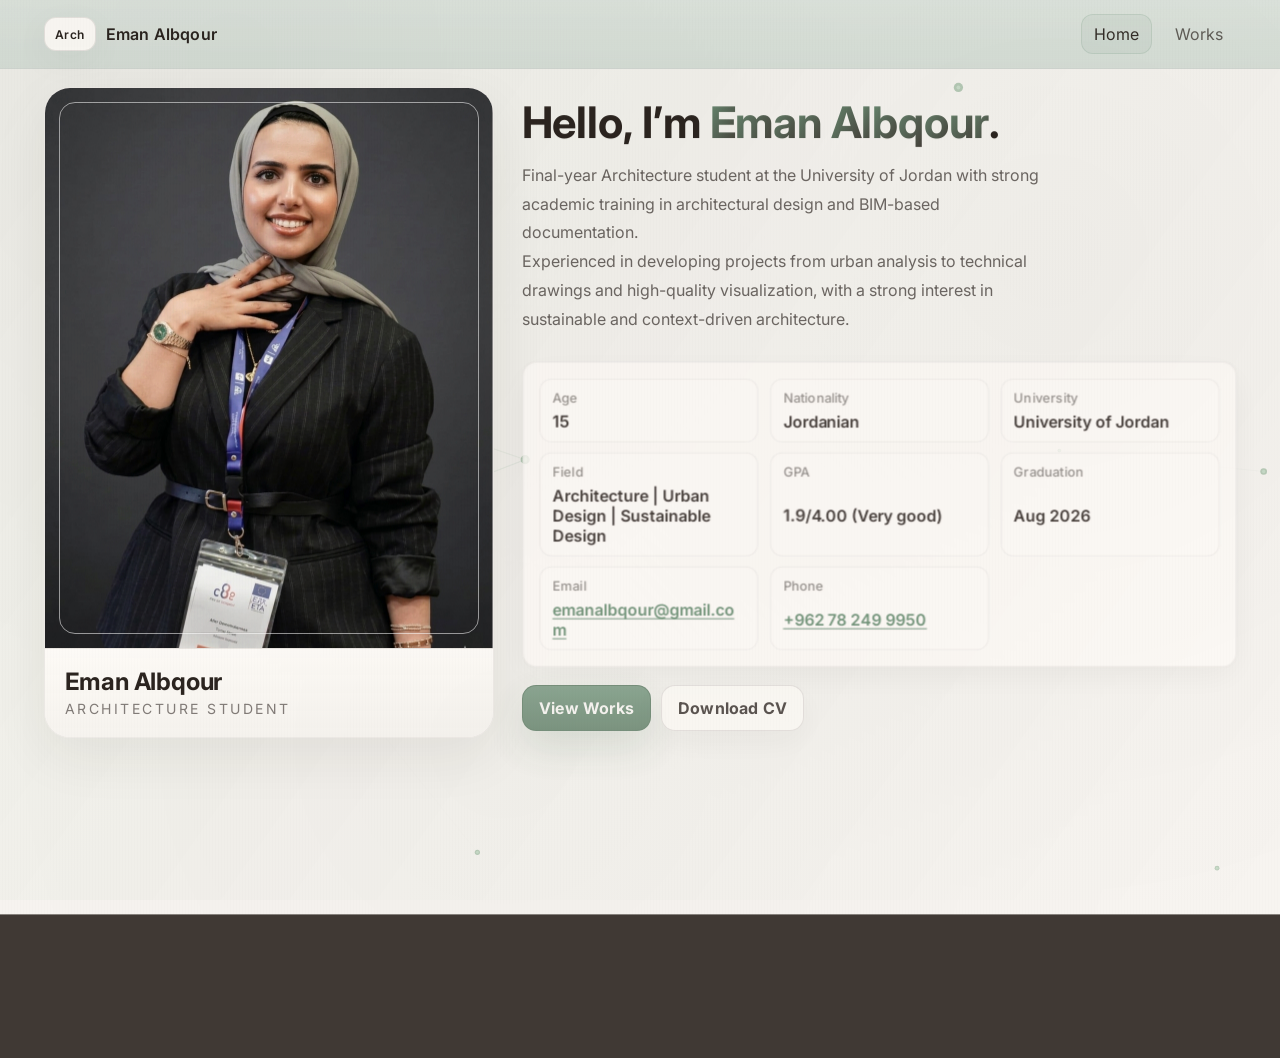
==== index.html @ 4bfeb525 "Initial site upload" ====
<!doctype html>
<html lang="en" dir="ltr">
  <head>
    <meta charset="utf-8" />
    <meta name="viewport" content="width=device-width, initial-scale=1" />
    <meta name="color-scheme" content="light" />
    <title>Eman Albqour | Architecture Portfolio</title>

    <link rel="preconnect" href="https://fonts.googleapis.com" />
    <link rel="preconnect" href="https://fonts.gstatic.com" crossorigin />
    <link href="https://fonts.googleapis.com/css2?family=Inter:wght@300;400;500;600&display=swap" rel="stylesheet" />

    <link rel="stylesheet" href="styles.css" />
    <script defer src="https://cdn.jsdelivr.net/npm/gsap@3.12.5/dist/gsap.min.js"></script>
    <script defer src="app.js"></script>
  </head>
  <body data-page="home">
    <!-- Cinematic transition overlay -->
    <div class="transition" aria-hidden="true">
      <div class="transition__bars">
        <div class="transition__bar transition__bar--top"></div>
        <div class="transition__bar transition__bar--bottom"></div>
      </div>
      <div class="transition__veil"></div>
      <div class="transition__grain"></div>
    </div>

    <header class="header">
      <nav class="nav" aria-label="Navigation">
        <a class="nav__brand" href="index.html" data-transition>
          <span class="nav__brandMark" aria-hidden="true">Arch</span>
          <span class="nav__brandText">Eman Albqour</span>
        </a>
        <div class="nav__links">
          <a class="nav__link nav__link--active" href="index.html" data-transition>Home</a>
          <a class="nav__link" href="works.html" data-transition>Works</a>
        </div>
      </nav>
    </header>

    <main class="page">
      <section class="hero" data-reveal>
        <div class="hero__grid">
          <div class="hero__media" aria-label="Portrait">
            <div class="hero__photoWrap">
              <img class="hero__photo" src="assets/Eman.jpeg" alt="Portrait of Eman Albqour" />
              <div class="hero__frame" aria-hidden="true"></div>
            </div>
            <div class="hero__identity">
              <h2 class="hero__identityName">Eman Albqour</h2>
              <p class="hero__identityTitle">Architecture Student</p>
            </div>
          </div>

          <div class="hero__content">
            <h1 class="hero__title">Hello, I’m <span class="hero__name">Eman Albqour</span>.</h1>
            <div class="hero__subtitleGroup">
              <p class="hero__subtitle">
                Final-year Architecture student at the University of Jordan with strong academic training in architectural design and BIM-based documentation.
              </p>
              <p class="hero__subtitle hero__subtitle--secondary">
                Experienced in developing projects from urban analysis to technical drawings and high-quality visualization, with a strong interest in sustainable and context-driven architecture.
              </p>
            </div>

            <div class="hero__meta" aria-label="Quick info">
              <div class="meta meta--block">
                <div class="meta__grid meta__grid--mixed">
                  <div class="meta__pair">
                    <span class="meta__label">Age</span>
                    <span class="meta__value meta__value--counter">
                      <span class="meta__count" data-count-to="23" data-count-duration="1.05" data-count-decimals="0">23</span>
                    </span>
                  </div>
                  <div class="meta__pair">
                    <span class="meta__label">Nationality</span>
                    <span class="meta__value">Jordanian</span>
                  </div>
                  <div class="meta__pair">
                    <span class="meta__label">University</span>
                    <span class="meta__value">University of Jordan</span>
                  </div>
                  <div class="meta__pair">
                    <span class="meta__label">Field</span>
                    <span class="meta__value">Architecture | Urban Design | Sustainable Design</span>
                  </div>
                  <div class="meta__pair">
                    <span class="meta__label">GPA</span>
                    <span class="meta__value meta__value--counter">
                      <span class="meta__count" data-count-to="3.3" data-count-duration="1.2" data-count-decimals="1">3.3</span>/4.00 (Very good)
                    </span>
                  </div>
                  <div class="meta__pair">
                    <span class="meta__label">Graduation</span>
                    <span class="meta__value">Aug 2026</span>
                  </div>
                  <div class="meta__pair">
                    <span class="meta__label">Email</span>
                    <a class="meta__value link" href="mailto:emanalbqour@gmail.com">emanalbqour@gmail.com</a>
                  </div>
                  <div class="meta__pair">
                    <span class="meta__label">Phone</span>
                    <a class="meta__value link" href="tel:+962782499950">+962 78 249 9950</a>
                  </div>
                </div>
              </div>
            </div>

            <div class="hero__actions">
              <a class="button button--primary" href="works.html" data-transition>View Works</a>
              <a class="button button--ghost" href="assets/EmanCv.pdf" download>Download CV</a>
            </div>
          </div>
        </div>
      </section>
    </main>
  </body>
</html>
---- styles.css ----
:root{
  --bg: #f7f4f0;
  --surface: rgba(255,252,248,.82);
  --surface-strong: rgba(255,252,248,.94);
  --text: #2c2520;
  --muted: rgba(44,37,32,.58);
  --line: rgba(44,37,32,.10);
  --accent: #829e8a;
  --accent-soft: rgba(130,158,138,.10);
  --cursor-arrow: url("data:image/svg+xml,%3Csvg xmlns='http://www.w3.org/2000/svg' width='28' height='28' viewBox='0 0 28 28'%3E%3Cpath d='M5 4.5L5 22.5L9.75 17.95L12.7 24L15.6 22.6L12.65 16.55L19 16.45L5 4.5Z' fill='%23618468' stroke='%23f6f2ea' stroke-width='1.3' stroke-linejoin='round'/%3E%3C/svg%3E") 4 4, auto;
  --cursor-arrow-active: url("data:image/svg+xml,%3Csvg xmlns='http://www.w3.org/2000/svg' width='28' height='28' viewBox='0 0 28 28'%3E%3Cpath d='M5 4.5L5 22.5L9.75 17.95L12.7 24L15.6 22.6L12.65 16.55L19 16.45L5 4.5Z' fill='%234f7057' stroke='%23f6f2ea' stroke-width='1.3' stroke-linejoin='round'/%3E%3C/svg%3E") 4 4, pointer;

  --radius: 18px;
  --radius-lg: 26px;

  --shadow: 0 18px 55px rgba(44, 37, 32, .07);
  --shadow-soft: 0 10px 35px rgba(44, 37, 32, .05);

  --container: 1400px;

  --portrait-max: 450px;
  --portrait-ratio: 4 / 5;
}

*{box-sizing:border-box}
html,body{height:100%}

html{
  background:
    radial-gradient(1200px 800px at 10% 10%, rgba(130,158,138,.08), transparent 55%),
    radial-gradient(900px 700px at 90% 25%, rgba(130,158,138,.06), transparent 55%),
    linear-gradient(180deg, #fffcf8 0%, var(--bg) 100%);
  background-color: var(--bg);
  background-attachment: fixed;
}

body{
  margin:0;
  font-family:"Inter", system-ui, -apple-system, Segoe UI, Arial, sans-serif;
  background: transparent;
  background-color: var(--bg);
  color:var(--text);
  overflow-x:hidden;
  overflow-y:auto;
  min-height:100dvh;
  display:flex;
  flex-direction:column;
  overscroll-behavior-y: none;
  cursor: var(--cursor-arrow);
}

.bg-network{
  position:fixed;
  inset:0;
  width:100%;
  height:100%;
  pointer-events:none;
  z-index:0;
  opacity:.84;
  mix-blend-mode:multiply;
}

a,
button,
[role="button"],
input[type="button"],
input[type="submit"],
input[type="reset"],
label[for],
summary{
  cursor: var(--cursor-arrow-active);
}

a{color:inherit; text-decoration:none}
img{max-width:100%; display:block}

.header{
  position:sticky;
  top:0;
  z-index:10;
  backdrop-filter: blur(14px);
  -webkit-backdrop-filter: blur(14px);
  background: linear-gradient(180deg, rgba(219,226,219,.96) 0%, rgba(208,218,209,.84) 100%);
  border-bottom: 1px solid rgba(44,37,32,.06);
}

.nav{
  max-width:min(var(--container), 96vw);
  margin:0 auto;
  padding:14px 18px;
  display:flex;
  align-items:center;
  justify-content:space-between;
  gap:16px;
}

.nav__brand{
  display:flex;
  align-items:center;
  gap:10px;
  transition: transform .24s ease, opacity .24s ease;
}

.nav__brandMark{
  min-width:52px;
  height:34px;
  padding:0 10px;
  display:grid;
  place-items:center;
  border:1px solid var(--line);
  border-radius:12px;
  background: var(--surface-strong);
  box-shadow: var(--shadow-soft);
  font-weight:600;
  font-size:12px;
  letter-spacing:.04em;
  transition: transform .28s ease, box-shadow .28s ease, border-color .28s ease, background .28s ease;
}

.nav__brandText{font-weight:600; letter-spacing:.2px; transition: color .24s ease}

.nav__links{display:flex; gap:10px; align-items:center}

.nav__link{
  padding:9px 12px;
  border-radius:12px;
  border:1px solid transparent;
  color: rgba(44,37,32,.70);
  transition: transform .22s ease, background .22s ease, border-color .22s ease, color .22s ease, box-shadow .22s ease;
}

.nav__link:hover{
  background: rgba(255,252,248,.70);
  border-color: rgba(44,37,32,.08);
}

.nav__link--active{
  background: var(--accent-soft);
  border-color: rgba(130,158,138,.22);
  color: rgba(44,37,32,.95);
}

.page{
  max-width:min(var(--container), 96vw);
  margin:0 auto;
  padding: clamp(12px, 2vh, 20px) 18px;
  width:100%;
  flex:1 0 auto;
  position:relative;
  z-index:1;
}

.hero,
.works{
  width:100%;
}

.hero__grid{
  display:grid;
  grid-template-columns: minmax(260px, var(--portrait-max)) minmax(0, 1fr);
  gap:28px;
  align-items:center;
}

.hero__media{
  position:relative;
  border-radius: var(--radius-lg);
  overflow:hidden;
  background: rgba(255,252,248,.92);
  box-shadow: var(--shadow);
  border: 1px solid rgba(44,37,32,.07);
  width: 100%;
  max-width: var(--portrait-max);
  justify-self: start;
  transition: transform .34s ease, box-shadow .34s ease, border-color .34s ease, background .34s ease;
}

.hero__photoWrap{
  position: relative;
  aspect-ratio: var(--portrait-ratio);
  overflow: hidden;
  background: #fff;
}

.hero__photo{
  width:100%;
  height:100%;
  object-fit: cover;
  object-position: 50% 0%;
  transform: none;
  filter: saturate(1.05) contrast(1.02);
  transition: transform .7s ease, filter .7s ease;
}

.hero__content{
  display:flex;
  flex-direction:column;
  justify-content:center;
}

.hero__identity{
  padding: 18px 20px 20px;
  display: grid;
  gap: 4px;
  border-top: 1px solid rgba(44,37,32,.07);
  background: linear-gradient(180deg, rgba(255,252,248,.94), rgba(247,244,240,.92));
  transition: background .3s ease, border-color .3s ease;
}

.hero__identityName{
  margin: 0;
  font-size: clamp(20px, 2vw, 24px);
  letter-spacing: -.2px;
}

.hero__identityTitle{
  margin: 0;
  color: rgba(44,37,32,.58);
  font-size: 14px;
  letter-spacing: .18em;
  text-transform: uppercase;
}

.hero__frame{
  position:absolute;
  inset:14px;
  border-radius: calc(var(--radius-lg) - 10px);
  border:1px solid rgba(255,255,255,.55);
  box-shadow: inset 0 0 0 1px rgba(44,37,32,.06);
  pointer-events:none;
}

.hero__kicker{
  margin:0 0 10px;
  color: var(--muted);
  font-weight:500;
}

.hero__title{
  margin:0;
  font-size: clamp(28px, 3.4vw, 44px);
  line-height: 1.18;
  letter-spacing: -.2px;
}

.hero__titleChar{
  display:inline-block;
  white-space:pre;
  transform-origin: 50% 72%;
  transition: transform .28s ease, filter .28s ease;
  transition-delay: calc(var(--char-index, 0) * 16ms);
  will-change: transform;
}

.hero__name{
  background: linear-gradient(120deg, rgba(100,138,110,.95), rgba(44,37,32,.88));
  -webkit-background-clip:text;
  background-clip:text;
  color:transparent;
}

.hero__name .hero__titleChar{
  background: linear-gradient(120deg, rgba(100,138,110,.95), rgba(44,37,32,.88));
  -webkit-background-clip:text;
  background-clip:text;
  color:transparent;
}

.hero__subtitle{
  margin:12px 0 14px;
  color: rgba(44,37,32,.68);
  font-size: 16px;
  line-height: 1.8;
  max-width: 52ch;
}

.hero__subtitleGroup{
  margin: 12px 0 14px;
}

.hero__subtitleGroup .hero__subtitle{
  margin: 0;
}

.hero__subtitle--secondary{
  margin-top: 12px;
}

.hero__meta{
  display:block;
  margin: 12px 0 16px;
}

.meta{
  padding: 10px 12px;
  border-radius: 14px;
  border:1px solid rgba(44,37,32,.07);
  background: rgba(255,252,248,.72);
  box-shadow: var(--shadow-soft);
  display:flex;
  gap:10px;
  align-items:center;
  transition: transform .28s ease, box-shadow .28s ease, border-color .28s ease, background .28s ease;
}

.meta--block{
  width: 100%;
  align-items: stretch;
  padding: 16px;
  background: var(--surface);
  flex-direction: column;
}

.meta__grid{
  width: 100%;
  display:grid;
  grid-template-columns: repeat(2, minmax(0, 1fr));
  gap: 10px 12px;
}

.meta__grid--mixed{
  grid-template-columns: repeat(3, minmax(0, 1fr));
}

.meta__pair{
  padding: 10px 12px;
  border-radius: 12px;
  border: 1px solid rgba(44,37,32,.06);
  background: rgba(255,252,248,.60);
  display:grid;
  grid-template-columns: 1fr;
  gap: 6px;
  transition: transform .24s ease, border-color .24s ease, background .24s ease, box-shadow .24s ease;
}

.meta__pair .meta__label{
  font-size: 13px;
  letter-spacing: .2px;
}

.meta__pair .meta__value{
  font-weight: 600;
  text-align: left;
  overflow-wrap: anywhere;
}

.meta__value--counter{
  display: inline-flex;
  align-items: baseline;
  gap: 0;
}

.meta__count{
  display: inline-block;
  transform-origin: left center;
  will-change: transform;
}

@media (max-width: 560px){
  .meta__grid,
  .meta__grid--mixed{grid-template-columns: 1fr;}
  .hero__media, .card__media{max-width: 100%; margin: 0;}
  .card__media{aspect-ratio: 16 / 9;}
  .card__content{padding: 22px 18px;}
}

@media (max-width: 480px){
  .page{padding-left: 14px; padding-right: 14px;}
  .nav{padding-left: 14px; padding-right: 14px;}
  .footer{padding-left: 14px; padding-right: 14px;}
  .hero__actions{flex-direction: column;}
  .hero__actions .button{width: 100%;}
}

.meta__label{color: rgba(44,37,32,.50); font-weight:500}
.meta__value{color: rgba(44,37,32,.90); font-weight:500}

.link{
  text-decoration: underline;
  text-decoration-thickness: 1px;
  text-underline-offset: 3px;
  color: rgba(100,138,110,.92);
  transition: color .22s ease, text-underline-offset .22s ease, text-decoration-color .22s ease;
}

.hero__actions{display:flex; gap:10px; flex-wrap:wrap}

.button{
  display:inline-flex;
  align-items:center;
  justify-content:center;
  padding: 12px 16px;
  min-height: 44px;
  border-radius: 14px;
  border: 1px solid rgba(130,158,138,.28);
  background: linear-gradient(180deg, rgba(130,158,138,.14), rgba(130,158,138,.07));
  color: rgba(44,37,32,.94);
  font-weight: 700;
  letter-spacing: .2px;
  box-shadow: var(--shadow-soft);
  transition: transform .18s ease, background .18s ease, border-color .18s ease, box-shadow .18s ease;
  will-change: transform;
}

.button--primary{
  background: linear-gradient(180deg, rgba(118,150,126,.96), rgba(99,129,106,.96));
  border-color: rgba(99,129,106,.96);
  color: #f8f6f2;
  box-shadow: 0 16px 38px rgba(99,129,106,.22);
}

.button--primary:hover{
  background: linear-gradient(180deg, rgba(110,143,117,1), rgba(90,119,97,1));
  border-color: rgba(90,119,97,1);
  box-shadow: 0 18px 40px rgba(82,145,98,.40);
}

.button:hover{transform: translateY(-1px); box-shadow: 0 12px 34px rgba(88, 151, 103, .26)}
.button:active{transform: translateY(0px)}

.button:focus-visible{
  outline: 2px solid rgba(130,158,138,.44);
  outline-offset: 3px;
}

.button--ghost{
  background: rgba(255,252,248,.88);
  border-color: rgba(44,37,32,.12);
  color: rgba(44,37,32,.90);
}

.button--ghost:hover{background: rgba(255,252,248,.96); border-color: rgba(44,37,32,.20)}

.hero__note{
  margin: 12px 0 0;
  color: rgba(44,37,32,.50);
  font-size: 13px;
}

.works__header{
  margin: 0 0 4px;
}

.works{
  display:block;
}

.works__kicker{margin:0 0 10px; color: var(--muted); font-weight:500}
.works__title{margin:0; font-size: clamp(26px, 3.1vw, 40px); line-height:1.18}
.works__subtitle{margin: 12px 0 0; color: rgba(44,37,32,.65); line-height:1.8}

.card{
  margin-top: 16px;
  display:grid;
  grid-template-columns: clamp(280px, 42%, 520px) 1fr;
  gap: 0;
  border-radius: var(--radius-lg);
  border:1px solid rgba(44,37,32,.07);
  background: rgba(255,252,248,.75);
  box-shadow: var(--shadow);
  overflow:hidden;
  align-items:stretch;
  transition: transform .34s ease, box-shadow .34s ease, border-color .34s ease, background .34s ease;
}

.card__media{
  position:relative;
  width: 100%;
  aspect-ratio: var(--portrait-ratio);
  height: auto;
  justify-self: stretch;
  background: #fff;
  border-right: 1px solid rgba(44,37,32,.06);
  transition: transform .34s ease, border-color .34s ease;
}

.card__image{
  width:100%;
  height:100%;
  object-fit: cover;
  transform: none;
  filter: contrast(1.03) saturate(1.04);
  transition: transform .75s ease, filter .75s ease;
}

.card__content{padding: clamp(24px, 3.5vw, 40px); display:flex; flex-direction:column; justify-content:center; gap: 18px; transition: background .28s ease}
.card__title{margin:0; font-size: 22px}
.card__text{margin:0; color: rgba(44,37,32,.68); line-height:1.85; font-size: clamp(14px, 1.05vw, 16px)}
.works__actions{display:inline-flex; flex-direction:column; align-items:center; gap:8px; padding-top: 4px; width: fit-content}
.works__note{margin:0; color: rgba(44,37,32,.46); font-size:11px; letter-spacing:.06em; text-transform:uppercase; text-align:center; width:100%}

@media (hover: hover){
  .hero__title:hover .hero__titleChar,
  .works__title:hover .hero__titleChar{
    transform: translateY(-2px) scale(1.08);
    filter: saturate(1.06);
  }

  .nav__brand:hover{
    transform: translateY(-1px);
  }

  .nav__brand:hover .nav__brandMark{
    transform: translateY(-1px) scale(1.04);
    border-color: rgba(130,158,138,.22);
    box-shadow: 0 14px 28px rgba(92,152,107,.28);
    background: rgba(255,252,248,.98);
  }

  .nav__brand:hover .nav__brandText{
    color: rgba(44,37,32,.95);
  }

  .nav__link:hover{
    transform: translateY(-1px);
    box-shadow: 0 10px 22px rgba(96,156,111,.20);
  }

  .hero__media:hover{
    transform: translateY(-4px);
    border-color: rgba(130,158,138,.16);
    box-shadow: 0 24px 60px rgba(88,148,104,.28);
    background: rgba(255,252,248,.96);
  }

  .hero__media:hover .hero__photo{
    transform: scale(1.03);
    filter: saturate(1.1) contrast(1.03);
  }

  .hero__media:hover .hero__identity{
    background: linear-gradient(180deg, rgba(255,252,248,.98), rgba(242,240,234,.96));
    border-color: rgba(130,158,138,.14);
  }

  .meta:hover{
    transform: translateY(-2px);
    border-color: rgba(130,158,138,.14);
    box-shadow: 0 16px 36px rgba(92,150,107,.24);
    background: rgba(255,252,248,.8);
  }

  .meta__pair:hover{
    transform: translateY(-2px);
    border-color: rgba(130,158,138,.18);
    box-shadow: 0 10px 24px rgba(95,152,109,.22);
    background: rgba(255,252,248,.9);
  }

  .link:hover{
    color: rgba(86,126,96,.98);
    text-underline-offset: 5px;
    text-decoration-color: rgba(86,126,96,.6);
  }

  .card:hover{
    transform: translateY(-4px);
    border-color: rgba(130,158,138,.16);
    box-shadow: 0 24px 58px rgba(84,145,100,.28);
    background: rgba(255,252,248,.82);
  }

  .card:hover .card__media{
    transform: translateX(-2px);
    border-color: rgba(130,158,138,.14);
  }

  .card:hover .card__image{
    transform: scale(1.035);
    filter: contrast(1.05) saturate(1.08);
  }

  .card:hover .card__content{
    background: rgba(255,252,248,.16);
  }
}

@media (max-width: 980px){
  .hero__grid{
    grid-template-columns: 1fr;
    align-items: start;
  }

  .hero__media{
    max-width: min(100%, 390px);
  }

  .meta__grid--mixed{
    grid-template-columns: 1fr;
  }
}

.footer{
  max-width:min(var(--container), 96vw);
  margin: 0 auto;
  padding: 4px 18px 8px;
  color: rgba(44,37,32,.48);
  position:relative;
  z-index:1;
}

.footer__text{margin:0}

/* Transition overlay (cinematic) */
.transition{
  position:fixed;
  inset:0;
  z-index:50;
  pointer-events:none;
  opacity:1;
}

.transition__veil{
  position:absolute;
  inset:0;
  background: rgba(247,244,240,.94);
  backdrop-filter: blur(16px);
  -webkit-backdrop-filter: blur(16px);
  opacity:1;
}

.transition__bars{position:absolute; inset:0; display:flex; flex-direction:column; justify-content:space-between}

.transition__bar{
  height: 16vh;
  background: rgba(44,37,32,.90);
  transform: translateY(0%);
}

.transition__bar--bottom{transform: translateY(0%)}

.transition__grain{
  position:absolute;
  inset:-40px;
  opacity:.10;
  mix-blend-mode: multiply;
  background-image:
    radial-gradient(circle at 20% 10%, rgba(0,0,0,.30), transparent 45%),
    radial-gradient(circle at 80% 30%, rgba(0,0,0,.24), transparent 50%),
    radial-gradient(circle at 40% 80%, rgba(0,0,0,.18), transparent 55%),
    repeating-linear-gradient(90deg, rgba(0,0,0,.08) 0px, rgba(0,0,0,.08) 1px, transparent 1px, transparent 3px);
  filter: blur(.25px);
}

/* Base reveal state - JS animates into place */
[data-reveal]{
  opacity: 0;
  transform: translateY(10px);
}

body[data-page="home"] .hero__media{
  opacity: 0;
  transform: translateY(28px);
}

body[data-page="home"] .hero__photoWrap{
  clip-path: inset(15% 10% 18% 10% round 30px);
  transform: scale(.9);
  filter: blur(16px) saturate(.9);
  transform-origin: 50% 18%;
}

body[data-page="home"] .hero__identity,
body[data-page="home"] .hero__title,
body[data-page="home"] .hero__subtitleGroup,
body[data-page="home"] .hero__meta,
body[data-page="home"] .hero__actions{
  opacity: 0;
  transform: translateY(24px);
}

body[data-page="home"] .hero__meta{
  transform: translateY(28px) scale(.975);
}

body[data-page="home"] .hero__actions{
  transform: translateY(20px);
}

body[data-page="works"] .works[data-reveal]{
  opacity: 1;
  transform: none;
}

body[data-page="works"] .card{
  opacity: 0;
  transform: translateY(24px);
}

body[data-page="works"] .card__media{
  opacity: 0;
  transform: translateX(-24px);
}

body[data-page="works"] .card__image{
  clip-path: inset(12% 8% 12% 8% round 28px);
  transform: scale(.92);
  filter: blur(14px) saturate(.92);
  transform-origin: 50% 50%;
}

body[data-page="works"] .card__content,
body[data-page="works"] .card__text,
body[data-page="works"] .card .button{
  opacity: 0;
  transform: translateY(22px);
}

@media (max-width: 920px){
  .hero__grid{grid-template-columns: 1fr;}
  .hero__media{max-width: 560px; margin: 0 auto;}
  .card{grid-template-columns: 1fr;}
  .card__media{max-width: 100%; margin: 0; aspect-ratio: 6 / 5; border-right: 0;}
  .card__content{border-top: 1px solid rgba(44,37,32,.06)}
}

@media (min-width: 921px){
  .card__media{aspect-ratio: auto; height: 100%;}
}

@media (max-height: 740px){
  .nav{padding:10px 16px;}
  .page{padding: 14px 16px;}
  .hero__subtitle{margin:10px 0 14px; font-size:15px; line-height:1.7;}
  .hero__meta{margin:10px 0 14px;}
  .hero__actions{gap:8px;}
  .card{gap:0;}
}

/* Laptop fit: keep pages almost no-scroll on typical laptop heights */
@media (min-width: 1024px) and (max-height: 820px){
  .page{padding: 12px 18px;}

  .hero__media{max-width: 460px;}
  .hero__subtitle{margin:10px 0 12px;}
  .hero__meta{margin:10px 0 12px;}
  .hero__note{margin:10px 0 0;}

  .works__header{margin: 0 0 8px;}
  .card{margin-top: 10px;}
  .card__media{max-width: 430px;}
  .card__content{padding: 20px 24px; gap: 10px;}

  .footer{padding: 2px 18px 6px;}
}

@media (prefers-reduced-motion: reduce){
  *{scroll-behavior:auto !important}
  .bg-network{display:none}
  .transition{display:none}
  [data-reveal]{opacity:1; transform:none}
  body[data-page="home"] .hero__media,
  body[data-page="home"] .hero__photoWrap,
  body[data-page="home"] .hero__identity,
  body[data-page="home"] .hero__title,
  body[data-page="home"] .hero__subtitleGroup,
  body[data-page="home"] .hero__meta,
  body[data-page="home"] .hero__actions{
    opacity:1;
    transform:none;
    filter:none;
    clip-path:none;
  }
  body[data-page="works"] .card,
  body[data-page="works"] .card__media,
  body[data-page="works"] .card__content,
  body[data-page="works"] .card__text,
  body[data-page="works"] .card .button,
  body[data-page="works"] .card__image{
    opacity:1;
    transform:none;
    filter:none;
    clip-path:none;
  }
}
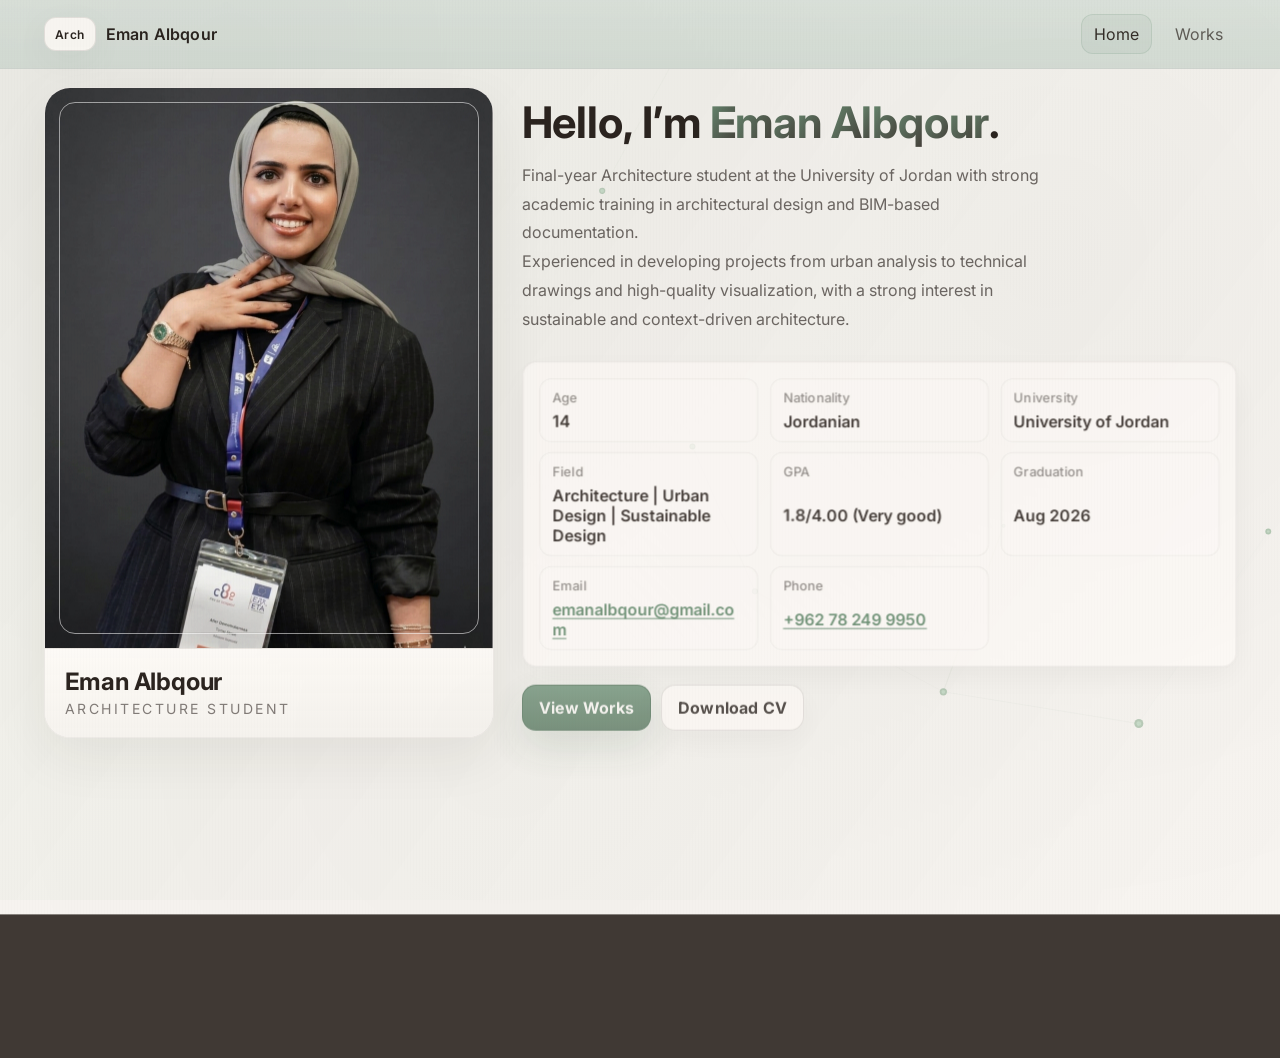
==== commit 6e43601b: "Update CV file" ====
--- a/index.html
+++ b/index.html
@@ -108,7 +108,7 @@
 
             <div class="hero__actions">
               <a class="button button--primary" href="works.html" data-transition>View Works</a>
-              <a class="button button--ghost" href="assets/EmanCv.pdf" download>Download CV</a>
+              <a class="button button--ghost" href="assets/01_Eman_AlBqour_CV.pdf" download>Download CV</a>
             </div>
           </div>
         </div>
